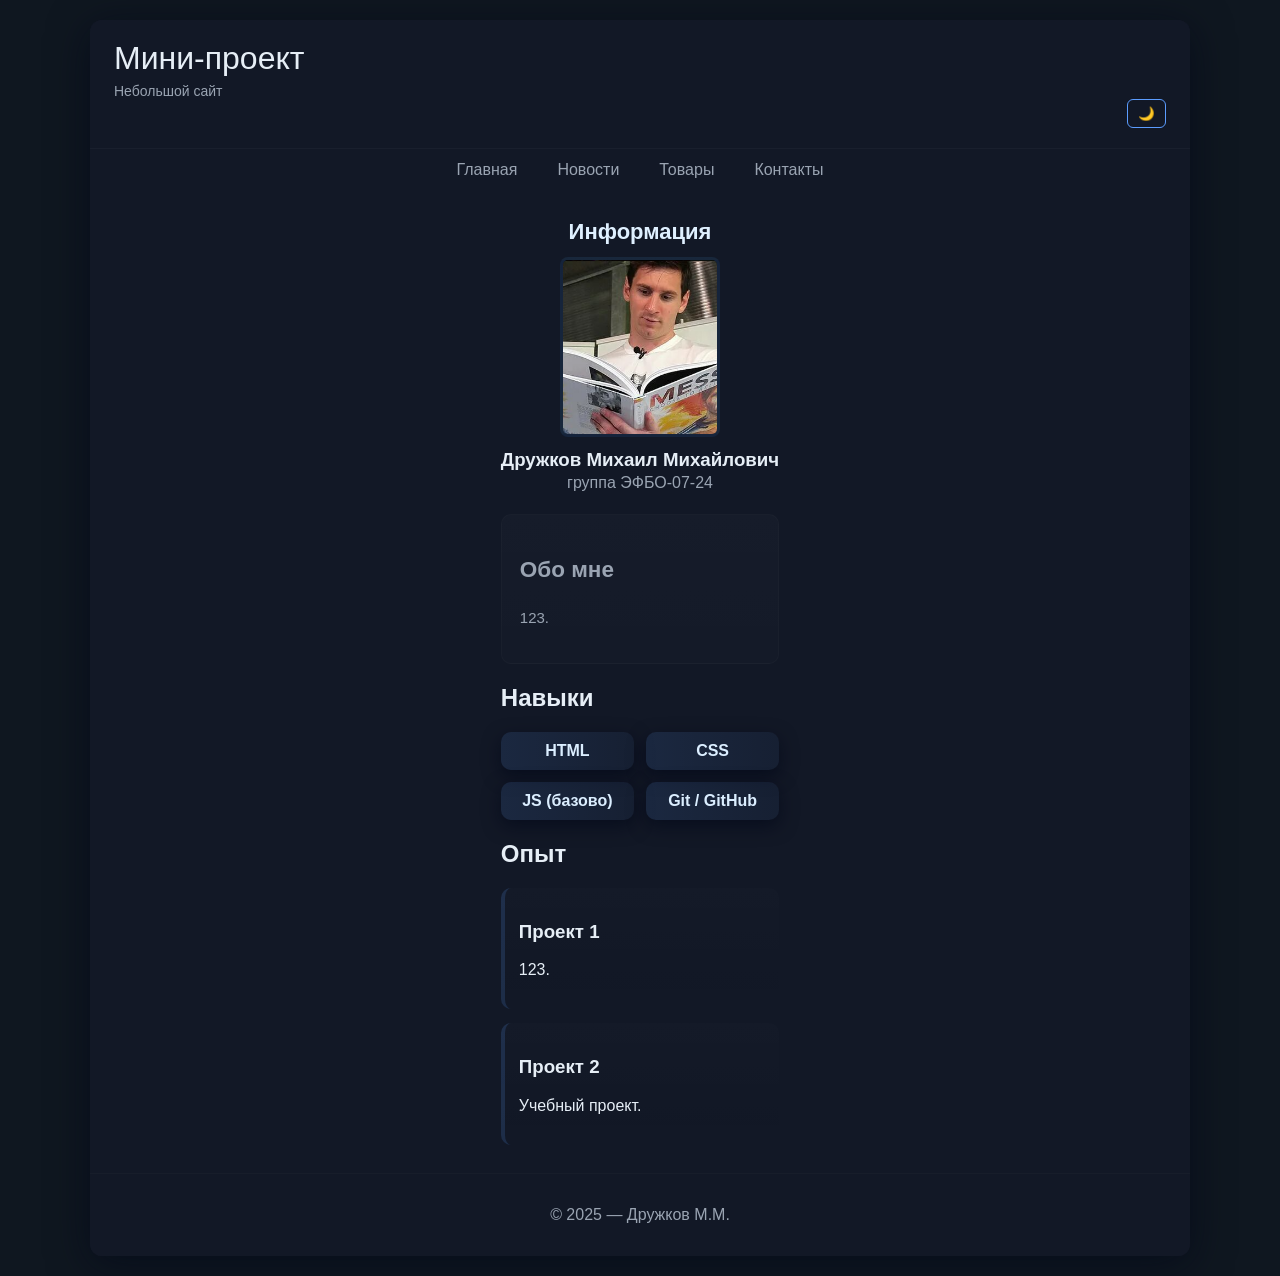
==== index.html @ 59b17dfd "Add files via upload" ====
<!DOCTYPE html>
<html lang="ru">
<head>
  <meta charset="utf-8" />
  <meta name="viewport" content="width=device-width, initial-scale=1" />
  <title>Мини-проект — Дружков М. М.</title>
  <link rel="stylesheet" href="style/styles.css">
</head>
<body>
  <div class="page-container">
    <header class="header">
      <h1>Мини-проект</h1>
      <p class="subtitle">Небольшой сайт</p>
    
  <div class="header__actions"><button id="themeToggle" class="theme-toggle" aria-label="Переключить тему">🌙</button></div>
</header>

    <nav class="nav" aria-label="Главное меню">
      <ul class="nav-list">
        <li><a href="index.html">Главная</a></li>
        <li><a href="pages/news.html">Новости</a></li>
        <li><a href="pages/goods.html">Товары</a></li>
        <li><a href="pages/contacts.html">Контакты</a></li>
      </ul>
    </nav>

    <main class="content">
      <article class="profile-header">
        <h2 class="profile-title">Информация</h2>
        <img class="profile-photo" src="images/123.png" alt="фото">
        <h3 class="profile-name">Дружков Михаил Михайлович</h3>
        <p class="profile-group">группа ЭФБО-07-24</p>
      </article>

      <section class="about-me">
        <h2>Обо мне</h2>
        <p>123.</p>
      </section>

      <section class="skills-container">
        <h2>Навыки</h2>
        <div class="skills-grid">
          <div class="skill-tag">HTML</div>
          <div class="skill-tag">CSS</div>
          <div class="skill-tag">JS (базово)</div>
          <div class="skill-tag">Git / GitHub</div>
        </div>
      </section>

      <section class="experience-section">
        <h2 class="section-title">Опыт</h2>
        <div class="experience-grid">
          <article class="experience-card">
            <h3 class="experience-title">Проект 1</h3>
            <p class="experience-desc">123.</p>
          </article>
          <article class="experience-card">
            <h3 class="experience-title">Проект 2</h3>
            <p class="experience-desc">Учебный проект.</p>
          </article>
        </div>
      </section>
    </main>

    <footer class="footer">
      <p>© 2025 — Дружков М.М.</p>
    </footer>
  </div>

<script>
/* theme-toggle script */
(function(){
  const btn = document.getElementById('themeToggle');
  const root = document.documentElement;
  const stored = localStorage.getItem('theme');
  if(stored) root.setAttribute('data-theme', stored);
  function updateBtn(){
    const cur = root.getAttribute('data-theme');
    if(cur === 'light'){
      if(btn) btn.textContent = '🌞';
    } else {
      if(btn) btn.textContent = '🌙';
    }
  }
  updateBtn();
  if(btn){
    btn.addEventListener('click', function(){
      const cur = root.getAttribute('data-theme');
      const next = cur === 'light' ? '' : 'light';
      if(next) root.setAttribute('data-theme', next); else root.removeAttribute('data-theme');
      localStorage.setItem('theme', next);
      updateBtn();
    });
  }
})();
</script>

</body>
</html>
---- style/styles.css ----
/* ===== Theme variables (added for practice 11) ===== */
:root {
  --bg: #0f1720;
  --panel: #121826;
  --text: #e6eef6;
  --muted: #9aa4b2;
  --accent: #5b9cff;
  --radius: 10px;
  --gap: 12px;
}

[data-theme="light"] {
  --bg: #f5f7fb;
  --panel: #ffffff;
  --text: #0f1720;
  --muted: #5a6a78;
  --accent: #2b7be9;
}

/* Basic body using variables */
body{
  background: var(--bg);
  color: var(--text);
  transition: background 0.25s ease, color 0.25s ease;
}

/* Simple BEM-like helper examples (practice 11) */
.header { padding: 16px; background: linear-gradient(90deg, rgba(255,255,255,0.02), rgba(255,255,255,0.01)); border-bottom:1px solid rgba(255,255,255,0.03); }
.header__title { font-size: 1.4rem; margin:0; color:var(--text); }
.header__actions { float:right; }
.theme-toggle { background:transparent; border:1px solid rgba(255,255,255,0.04); padding:6px 10px; border-radius:6px; cursor:pointer; color:var(--text); }

/* ====== Простые стили (тёмная тема) ====== */
:root{
  --bg:#0f1720;
  --panel:#121826;
  --muted:#9aa4b2;
  --accent:#5b9cff;
  --glass: rgba(255,255,255,0.03);
}

*{box-sizing:border-box}
body{
  font-family: Inter, "Segoe UI", Tahoma, Arial, sans-serif;
  margin:0;
  background: linear-gradient(180deg, #0b0f14 0%, #0f1720 100%);
  color:#e6eef6;
  -webkit-font-smoothing:antialiased;
  -moz-osx-font-smoothing:grayscale;
  min-height:100vh;
}

/* Page grid */
.page-container{
  max-width:1100px;
  margin:20px auto;
  background:var(--panel);
  border-radius:12px;
  overflow:hidden;
  display:grid;
  grid-template-rows: auto auto 1fr auto;
  grid-template-areas:
    "header"
    "nav"
    "main"
    "footer";
  box-shadow: 0 8px 40px rgba(2,6,23,0.6);
}

/* header */
.header{
  grid-area:header;
  padding:20px 24px;
  background:linear-gradient(90deg, rgba(8,12,20,0.6), rgba(18,24,38,0.6));
  border-bottom:1px solid rgba(255,255,255,0.03);
}
.header h1{margin:0;font-weight:500}
.header .subtitle{margin:6px 0 0;color:var(--muted);font-size:14px}

/* nav */
.nav{
  grid-area:nav;
  background: #0e1520;
  padding:12px 16px;
}
.nav-list{
  list-style:none;
  margin:0;
  padding:0;
  display:flex;
  gap:12px;
  align-items:center;
  justify-content:center;
}
.nav-list a{
  color:var(--muted);
  text-decoration:none;
  padding:8px 14px;
  border-radius:8px;
}
.nav-list a:hover{
  background:var(--glass);
  color:var(--accent);
  transform: translateY(-2px);
}

/* main content */
main.content{
  grid-area:main;
  padding:28px;
  max-width:900px;
  margin:0 auto;
}

/* profile */
.profile-header{text-align:center;margin-bottom:22px}
.profile-title{font-size:22px;margin:0 0 6px 0;color:#dff0ff}
.profile-photo{
  width:160px;height:180px;border-radius:8px;object-fit:cover;
  display:block;margin:12px auto;border:3px solid rgba(91,156,255,0.12);
  background:linear-gradient(180deg,#0b1220,#0f1720);
}
.profile-name{margin:6px 0 0 0;font-weight:600}
.profile-group{color:var(--muted);margin:3px 0 0 0}

/* about */
.about-me{
  background: linear-gradient(180deg, rgba(255,255,255,0.02), rgba(255,255,255,0.01));
  padding:18px;border-radius:10px;border:1px solid rgba(255,255,255,0.02);
  margin:18px 0;font-size:15px;color:var(--muted);line-height:1.6;
}

/* skills grid (css grid) */
.skills-grid{
  display:grid;
  grid-template-columns: repeat(auto-fit, minmax(120px,1fr));
  gap:12px;margin-top:12px;
}
.skill-tag{
  background: linear-gradient(90deg, rgba(91,156,255,0.12), rgba(91,156,255,0.06));
  padding:10px;border-radius:10px;text-align:center;font-weight:600;color:#dbeeff;
  box-shadow: 0 6px 18px rgba(2,6,23,0.6);
}

/* experience grid */
.experience-grid{
  display:grid;
  grid-template-columns: repeat(auto-fit, minmax(240px,1fr));
  gap:14px;margin-top:12px;
}
.experience-card{
  background: linear-gradient(180deg, rgba(255,255,255,0.01), transparent);
  padding:14px;border-radius:10px;border-left:4px solid rgba(91,156,255,0.16);
}

/* news / products */
.news-container, .products-grid{display:grid;gap:18px}
.news-card, .product-card{
  background: linear-gradient(180deg, rgba(255,255,255,0.02), transparent);
  padding:18px;border-radius:12px;border:1px solid rgba(255,255,255,0.02);
}
.news-title{margin:0 0 8px 0;color:#dff0ff}
.news-meta{color:var(--muted);font-size:13px;margin:0 0 8px 0}
.news-text{color:var(--muted);line-height:1.6}

/* products */
.product-image{width:160px;height:160px;object-fit:cover;border-radius:8px;display:block;margin:0 auto 12px auto}
.product-name{ text-align:center;margin:6px 0 0 0}
.product-price{text-align:center;margin:4px 0 0 0;color:#ffb4a2;font-weight:700}

/* contacts */
.contacts-container .contact-button{margin-top:12px;padding:10px 16px;border-radius:8px;background:var(--accent);border:none;color:#011428;cursor:pointer;font-weight:700}
.contact-info{padding:12px;border-radius:10px;margin:8px 0;background:rgba(255,255,255,0.01);color:var(--muted)}

/* dialog modal styles */
dialog::backdrop{background:rgba(0,0,0,0.6)}
dialog{border:none;border-radius:10px;padding:0;max-width:560px;width:92vw}
.modal-header{background:linear-gradient(90deg,#061024,#0b1526);padding:14px;border-radius:10px 10px 0 0;color:#e6f6ff}
.modal-content{padding:16px}
.form-group{margin-bottom:12px}
.form-group label{display:block;margin-bottom:6px;color:#d6e6f6;font-weight:600}
.form-group input, .form-group select, .form-group textarea{
  width:100%;padding:10px;border-radius:8px;border:1px solid rgba(255,255,255,0.03);background:transparent;color:var(--muted);
}
.form-group textarea{min-height:100px;resize:vertical}
.modal-actions{display:flex;gap:10px;justify-content:flex-end;margin-top:10px}
.btn{padding:10px 14px;border-radius:8px;border:none;cursor:pointer;font-weight:700}
.btn-primary{background:var(--accent);color:#011428}
.btn-secondary{background:#0b1220;color:var(--muted);border:1px solid rgba(255,255,255,0.03)}
.required{color:#ff8b8b}

/* footer */
.footer{grid-area:footer;padding:16px;text-align:center;color:var(--muted);border-top:1px solid rgba(255,255,255,0.02)}

/* responsive */
@media (max-width:720px){
  .nav-list{flex-direction:column}
  main.content{padding:16px}
  .profile-photo{width:140px;height:160px}
}


/* ===== Theme overrides to ensure theme toggle works (added automatically) ===== */
:root {
  --bg: #0f1720;
  --panel: #121826;
  --text: #e6eef6;
  --muted: #9aa4b2;
  --accent: #5b9cff;
}
[data-theme="light"] {
  --bg: #f5f7fb;
  --panel: #ffffff;
  --text: #0f1720;
  --muted: #5a6a78;
  --accent: #2b7be9;
}

/* Force key layout elements to use variables (use !important to override older rules) */
html, body {
  background: var(--bg) !important;
  color: var(--text) !important;
}
.page-container, .page, .panel, .header, .nav, main, .content, .footer {
  background: var(--panel) !important;
}
a, a:link, a:visited, .nav-list a {
  color: var(--muted) !important;
}
.nav-list a:hover, .theme-toggle, .btn-primary {
  color: var(--accent) !important;
  border-color: var(--accent) !important;
}
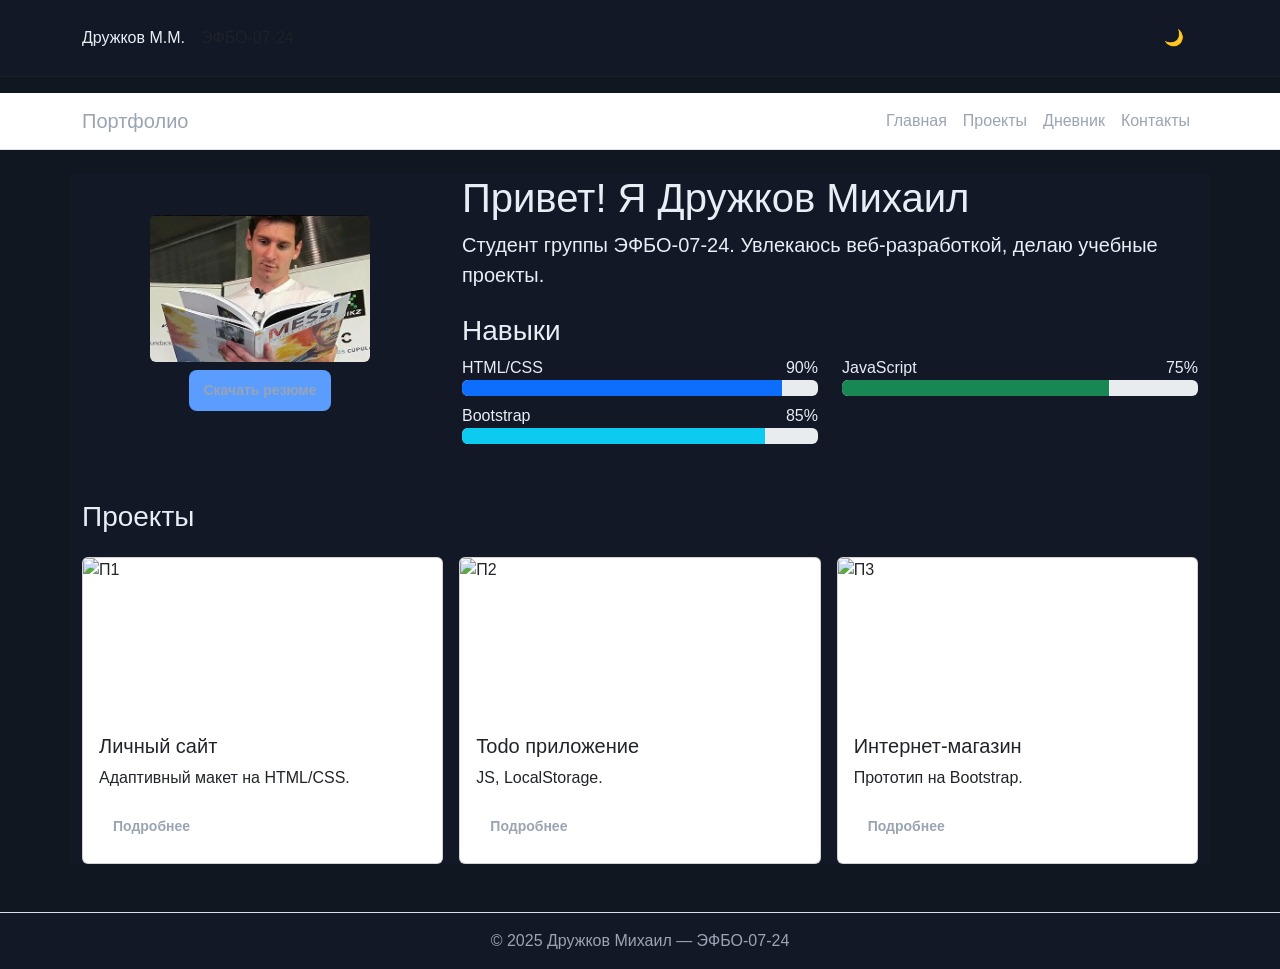
==== commit 5a214a7c: "Update index.html" ====
--- a/index.html
+++ b/index.html
@@ -1,99 +1,136 @@
-<!DOCTYPE html>
+<!doctype html>
 <html lang="ru">
 <head>
   <meta charset="utf-8" />
-  <meta name="viewport" content="width=device-width, initial-scale=1" />
-  <title>Мини-проект — Дружков М. М.</title>
+  <meta name="viewport" content="width=device-width,initial-scale=1" />
+  <title>Дружков М.М. — Портфолио</title>
+
+  <!-- Bootstrap CSS -->
+  <link href="https://cdn.jsdelivr.net/npm/bootstrap@5.3.2/dist/css/bootstrap.min.css" rel="stylesheet">
+
+  <!-- Custom styles -->
   <link rel="stylesheet" href="style/styles.css">
 </head>
 <body>
-  <div class="page-container">
-    <header class="header">
-      <h1>Мини-проект</h1>
-      <p class="subtitle">Небольшой сайт</p>
-    
-  <div class="header__actions"><button id="themeToggle" class="theme-toggle" aria-label="Переключить тему">🌙</button></div>
-</header>
+  <header class="header py-3 mb-3">
+    <div class="container d-flex align-items-center justify-content-between">
+      <div class="d-flex align-items-center gap-3">
+        <div class="site-logo">Дружков M.M.</div>
+        <div class="text-muted">ЭФБО-07-24</div>
+      </div>
+      <div class="header__actions">
+        <button id="themeToggle" class="theme-toggle btn btn-outline-secondary">🌙</button>
+      </div>
+    </div>
+  </header>
 
-    <nav class="nav" aria-label="Главное меню">
-      <ul class="nav-list">
-        <li><a href="index.html">Главная</a></li>
-        <li><a href="pages/news.html">Новости</a></li>
-        <li><a href="pages/goods.html">Товары</a></li>
-        <li><a href="pages/contacts.html">Контакты</a></li>
-      </ul>
-    </nav>
+  <nav class="navbar navbar-expand-lg navbar-light bg-white border-bottom mb-4">
+    <div class="container">
+      <a class="navbar-brand site-logo" href="index.html">Портфолио</a>
+      <button class="navbar-toggler" type="button" data-bs-toggle="collapse" data-bs-target="#navmenu">
+        <span class="navbar-toggler-icon"></span>
+      </button>
+      <div class="collapse navbar-collapse" id="navmenu">
+        <ul class="navbar-nav ms-auto">
+          <li class="nav-item"><a class="nav-link active" href="index.html">Главная</a></li>
+          <li class="nav-item"><a class="nav-link" href="pages/projects.html">Проекты</a></li>
+          <li class="nav-item"><a class="nav-link" href="pages/diary.html">Дневник</a></li>
+          <li class="nav-item"><a class="nav-link" href="pages/contacts.html">Контакты</a></li>
+        </ul>
+      </div>
+    </div>
+  </nav>
 
-    <main class="content">
-      <article class="profile-header">
-        <h2 class="profile-title">Информация</h2>
-        <img class="profile-photo" src="images/123.png" alt="фото">
-        <h3 class="profile-name">Дружков Михаил Михайлович</h3>
-        <p class="profile-group">группа ЭФБО-07-24</p>
-      </article>
+  <main class="container mb-5">
+    <div class="row align-items-center">
+      <div class="col-md-4 text-center">
+        <img src="images/avatar.png" class="img-fluid rounded mb-2" alt="Фото" style="max-width:220px;">
+        <a href="assets/resume.pdf" class="btn btn-primary btn-sm">Скачать резюме</a>
+      </div>
+      <div class="col-md-8">
+        <h1>Привет! Я Дружков Михаил</h1>
+        <p class="lead">Студент группы ЭФБО-07-24. Увлекаюсь веб-разработкой, делаю учебные проекты.</p>
 
-      <section class="about-me">
-        <h2>Обо мне</h2>
-        <p>123.</p>
-      </section>
+        <h3 class="mt-4">Навыки</h3>
+        <div class="row">
+          <div class="col-sm-6 mb-2">
+            <div class="d-flex justify-content-between"><span>HTML/CSS</span><span>90%</span></div>
+            <div class="progress"><div class="progress-bar" style="width:90%"></div></div>
+          </div>
+          <div class="col-sm-6 mb-2">
+            <div class="d-flex justify-content-between"><span>JavaScript</span><span>75%</span></div>
+            <div class="progress"><div class="progress-bar bg-success" style="width:75%"></div></div>
+          </div>
+          <div class="col-sm-6 mb-2">
+            <div class="d-flex justify-content-between"><span>Bootstrap</span><span>85%</span></div>
+            <div class="progress"><div class="progress-bar bg-info" style="width:85%"></div></div>
+          </div>
+        </div>
+      </div>
+    </div>
 
-      <section class="skills-container">
-        <h2>Навыки</h2>
-        <div class="skills-grid">
-          <div class="skill-tag">HTML</div>
-          <div class="skill-tag">CSS</div>
-          <div class="skill-tag">JS (базово)</div>
-          <div class="skill-tag">Git / GitHub</div>
+    <h3 class="mt-5">Проекты</h3>
+    <div class="row g-3 mt-2">
+      <div class="col-md-4">
+        <div class="card card-project h-100">
+          <img src="images/project1.png" class="card-img-top" alt="П1" style="height:160px;object-fit:cover">
+          <div class="card-body">
+            <h5 class="card-title">Личный сайт</h5>
+            <p class="card-text">Адаптивный макет на HTML/CSS.</p>
+            <a href="pages/projects.html" class="btn btn-outline-primary btn-sm">Подробнее</a>
+          </div>
         </div>
-      </section>
+      </div>
+      <div class="col-md-4">
+        <div class="card card-project h-100">
+          <img src="images/project2.png" class="card-img-top" alt="П2" style="height:160px;object-fit:cover">
+          <div class="card-body">
+            <h5 class="card-title">Todo приложение</h5>
+            <p class="card-text">JS, LocalStorage.</p>
+            <a href="pages/projects.html" class="btn btn-outline-primary btn-sm">Подробнее</a>
+          </div>
+        </div>
+      </div>
+      <div class="col-md-4">
+        <div class="card card-project h-100">
+          <img src="images/project3.png" class="card-img-top" alt="П3" style="height:160px;object-fit:cover">
+          <div class="card-body">
+            <h5 class="card-title">Интернет-магазин</h5>
+            <p class="card-text">Прототип на Bootstrap.</p>
+            <a href="pages/projects.html" class="btn btn-outline-primary btn-sm">Подробнее</a>
+          </div>
+        </div>
+      </div>
+    </div>
+  </main>
 
-      <section class="experience-section">
-        <h2 class="section-title">Опыт</h2>
-        <div class="experience-grid">
-          <article class="experience-card">
-            <h3 class="experience-title">Проект 1</h3>
-            <p class="experience-desc">123.</p>
-          </article>
-          <article class="experience-card">
-            <h3 class="experience-title">Проект 2</h3>
-            <p class="experience-desc">Учебный проект.</p>
-          </article>
-        </div>
-      </section>
-    </main>
+  <footer class="footer mt-5 border-top">
+    <div class="container text-center">© 2025 Дружков Михаил — ЭФБО-07-24</div>
+  </footer>
 
-    <footer class="footer">
-      <p>© 2025 — Дружков М.М.</p>
-    </footer>
-  </div>
+  <!-- Bootstrap JS -->
+  <script src="https://cdn.jsdelivr.net/npm/bootstrap@5.3.2/dist/js/bootstrap.bundle.min.js"></script>
 
-<script>
-/* theme-toggle script */
-(function(){
-  const btn = document.getElementById('themeToggle');
-  const root = document.documentElement;
-  const stored = localStorage.getItem('theme');
-  if(stored) root.setAttribute('data-theme', stored);
-  function updateBtn(){
-    const cur = root.getAttribute('data-theme');
-    if(cur === 'light'){
-      if(btn) btn.textContent = '🌞';
-    } else {
-      if(btn) btn.textContent = '🌙';
+  <!-- Theme toggle script (shared across pages) -->
+  <script>
+  (function(){
+    const btn = document.getElementById('themeToggle');
+    const root = document.documentElement;
+    const stored = localStorage.getItem('theme');
+    if(stored) root.setAttribute('data-theme', stored);
+    function updateBtn(){ if(btn) btn.textContent = root.getAttribute('data-theme') === 'dark' ? '🌞' : '🌙'; }
+    updateBtn();
+    if(btn){
+      btn.addEventListener('click', function(){
+        const cur = root.getAttribute('data-theme');
+        const next = cur === 'dark' ? '' : 'dark';
+        if(next) root.setAttribute('data-theme', next); else root.removeAttribute('data-theme');
+        localStorage.setItem('theme', next);
+        updateBtn();
+        // sync other page buttons (if user navigates) — each page sets its own on load
+      });
     }
-  }
-  updateBtn();
-  if(btn){
-    btn.addEventListener('click', function(){
-      const cur = root.getAttribute('data-theme');
-      const next = cur === 'light' ? '' : 'light';
-      if(next) root.setAttribute('data-theme', next); else root.removeAttribute('data-theme');
-      localStorage.setItem('theme', next);
-      updateBtn();
-    });
-  }
-})();
-</script>
-
+  })();
+  </script>
 </body>
 </html>
